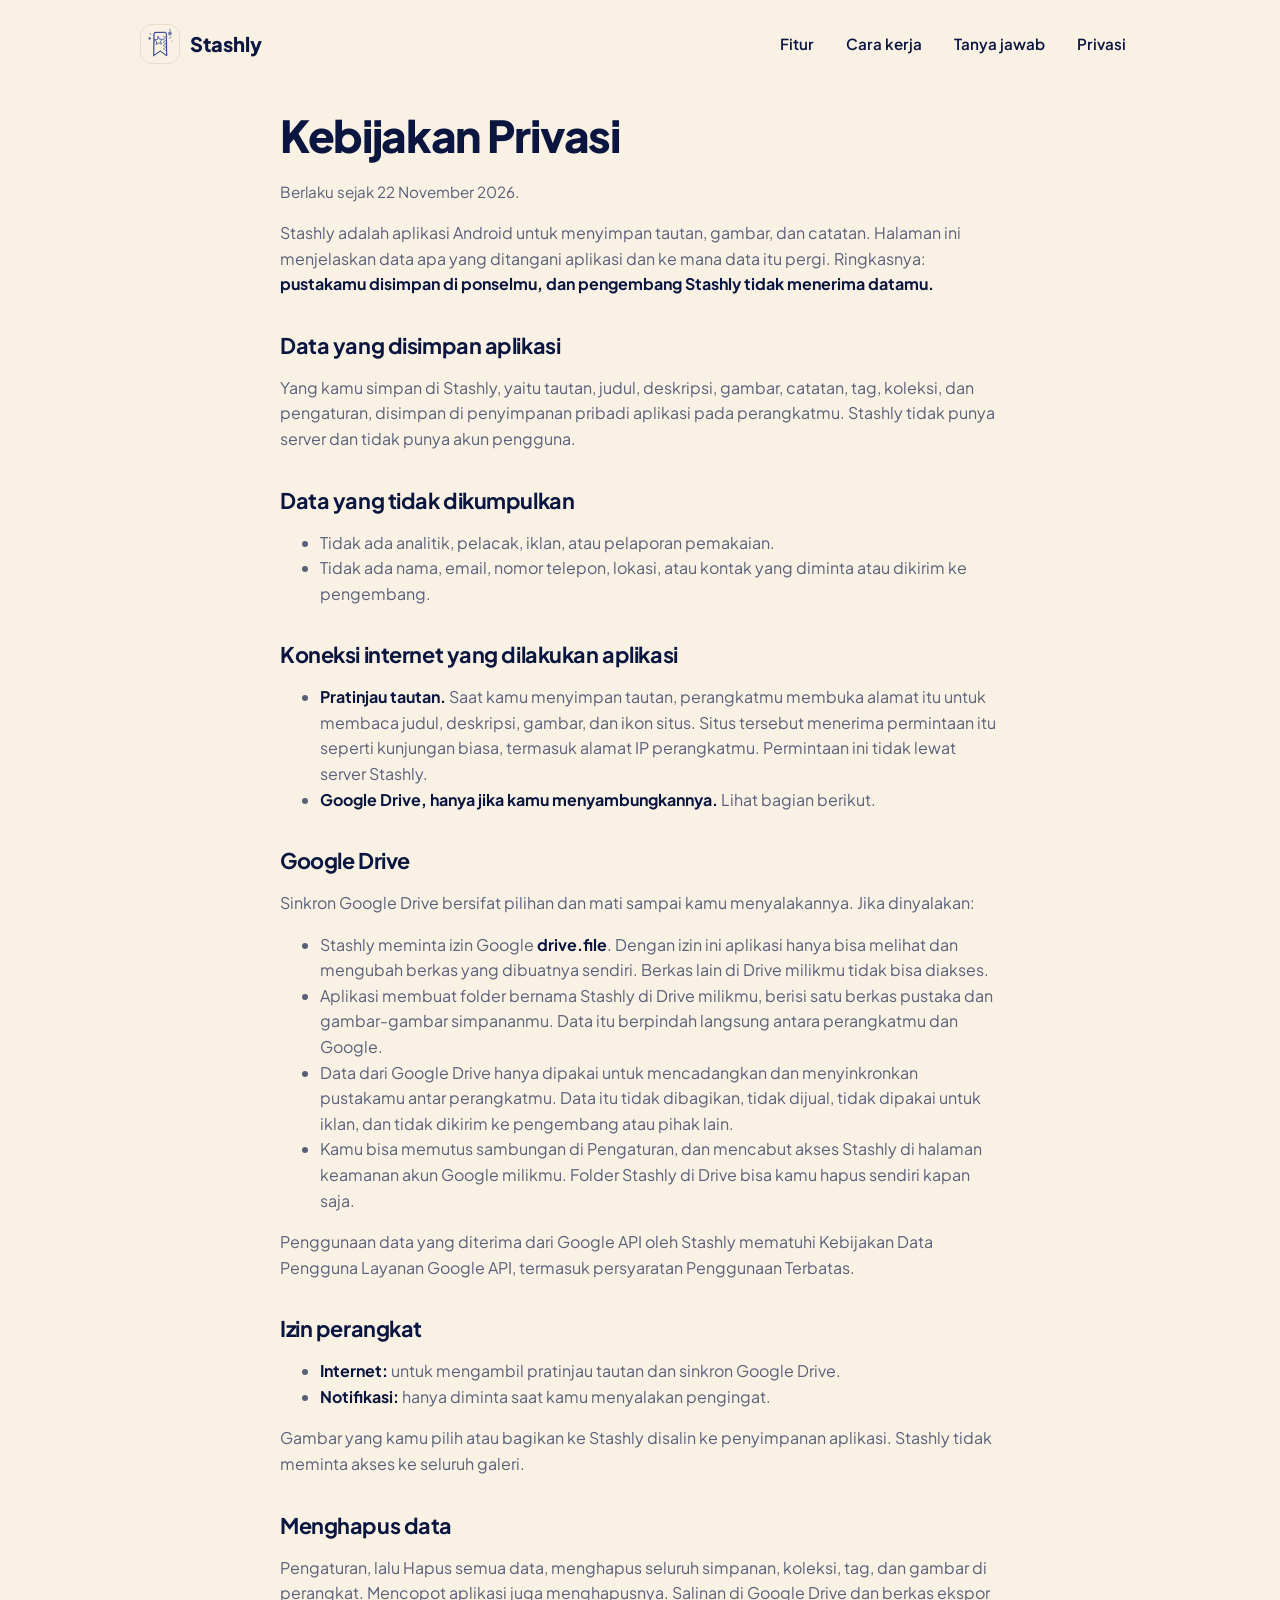
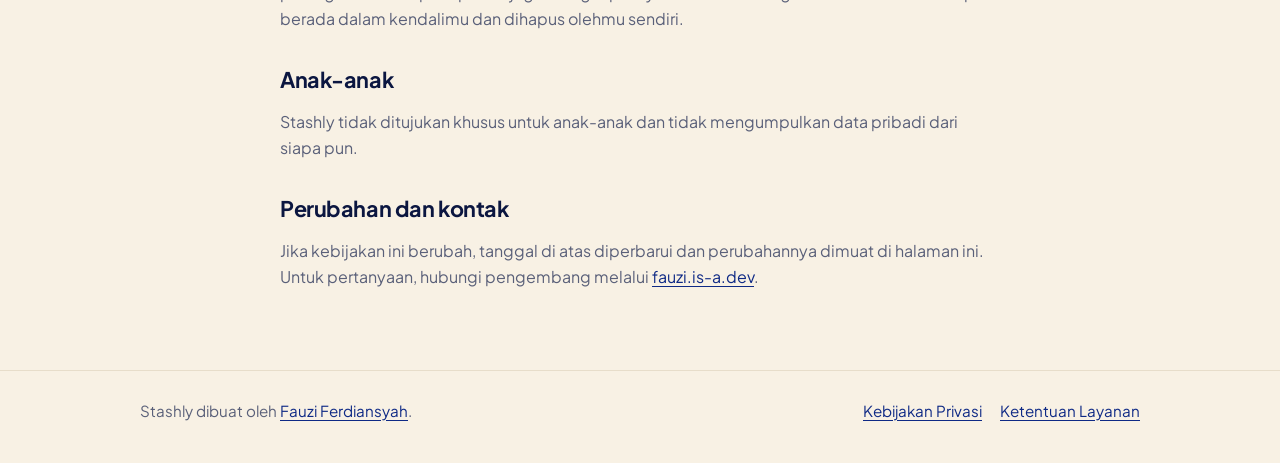
==== privacy/index.html @ 9d1d2ee5 "feat(first-init): aplikasi pertama kali dibuat" ====
<!doctype html>
<html lang="id">
<head>
<meta charset="utf-8">
<meta name="viewport" content="width=device-width, initial-scale=1">
<title>Kebijakan Privasi Stashly</title>
<meta name="description" content="Data apa yang ditangani Stashly dan ke mana data itu pergi.">
<meta property="og:title" content="Kebijakan Privasi Stashly">
<meta property="og:description" content="Data apa yang ditangani Stashly dan ke mana data itu pergi.">
<meta property="og:type" content="website">
<meta property="og:image" content="https://fauzi.is-a.dev/stashly/assets/screen-home.png">
<meta name="theme-color" content="#f8f1e4" media="(prefers-color-scheme: light)">
<meta name="theme-color" content="#0d0f14" media="(prefers-color-scheme: dark)">
<link rel="icon" type="image/svg+xml" href="../assets/stashly-mark.svg">
<link rel="preload" href="../assets/plus-jakarta-sans.ttf" as="font" type="font/ttf" crossorigin>
<link rel="stylesheet" href="../styles.css">
</head>
<body>
<a class="skip" href="#isi">Langsung ke isi</a>

<header class="site">
  <div class="wrap">
    <a class="brand" href="../"><img src="../assets/stashly-mark.svg" alt="" width="40" height="40">Stashly</a>
    <nav aria-label="Utama">
      <ul>
        <li class="optional"><a href="../#fitur">Fitur</a></li>
        <li class="optional"><a href="../#cara">Cara kerja</a></li>
        <li><a href="../#tanya">Tanya jawab</a></li>
        <li><a href="../privacy/">Privasi</a></li>
      </ul>
    </nav>
  </div>
</header>
<main id="isi">
<div class="wrap doc">
  <h1>Kebijakan Privasi</h1>
  <p class="updated">Berlaku sejak 22 November 2026.</p>
  <p>Stashly adalah aplikasi Android untuk menyimpan tautan, gambar, dan catatan. Halaman ini menjelaskan data apa yang ditangani aplikasi dan ke mana data itu pergi. Ringkasnya: <strong>pustakamu disimpan di ponselmu, dan pengembang Stashly tidak menerima datamu.</strong></p>

  <h2>Data yang disimpan aplikasi</h2>
  <p>Yang kamu simpan di Stashly, yaitu tautan, judul, deskripsi, gambar, catatan, tag, koleksi, dan pengaturan, disimpan di penyimpanan pribadi aplikasi pada perangkatmu. Stashly tidak punya server dan tidak punya akun pengguna.</p>

  <h2>Data yang tidak dikumpulkan</h2>
  <ul>
    <li>Tidak ada analitik, pelacak, iklan, atau pelaporan pemakaian.</li>
    <li>Tidak ada nama, email, nomor telepon, lokasi, atau kontak yang diminta atau dikirim ke pengembang.</li>
  </ul>

  <h2>Koneksi internet yang dilakukan aplikasi</h2>
  <ul>
    <li><strong>Pratinjau tautan.</strong> Saat kamu menyimpan tautan, perangkatmu membuka alamat itu untuk membaca judul, deskripsi, gambar, dan ikon situs. Situs tersebut menerima permintaan itu seperti kunjungan biasa, termasuk alamat IP perangkatmu. Permintaan ini tidak lewat server Stashly.</li>
    <li><strong>Google Drive, hanya jika kamu menyambungkannya.</strong> Lihat bagian berikut.</li>
  </ul>

  <h2>Google Drive</h2>
  <p>Sinkron Google Drive bersifat pilihan dan mati sampai kamu menyalakannya. Jika dinyalakan:</p>
  <ul>
    <li>Stashly meminta izin Google <strong>drive.file</strong>. Dengan izin ini aplikasi hanya bisa melihat dan mengubah berkas yang dibuatnya sendiri. Berkas lain di Drive milikmu tidak bisa diakses.</li>
    <li>Aplikasi membuat folder bernama Stashly di Drive milikmu, berisi satu berkas pustaka dan gambar-gambar simpananmu. Data itu berpindah langsung antara perangkatmu dan Google.</li>
    <li>Data dari Google Drive hanya dipakai untuk mencadangkan dan menyinkronkan pustakamu antar perangkatmu. Data itu tidak dibagikan, tidak dijual, tidak dipakai untuk iklan, dan tidak dikirim ke pengembang atau pihak lain.</li>
    <li>Kamu bisa memutus sambungan di Pengaturan, dan mencabut akses Stashly di halaman keamanan akun Google milikmu. Folder Stashly di Drive bisa kamu hapus sendiri kapan saja.</li>
  </ul>
  <p>Penggunaan data yang diterima dari Google API oleh Stashly mematuhi Kebijakan Data Pengguna Layanan Google API, termasuk persyaratan Penggunaan Terbatas.</p>

  <h2>Izin perangkat</h2>
  <ul>
    <li><strong>Internet:</strong> untuk mengambil pratinjau tautan dan sinkron Google Drive.</li>
    <li><strong>Notifikasi:</strong> hanya diminta saat kamu menyalakan pengingat.</li>
  </ul>
  <p>Gambar yang kamu pilih atau bagikan ke Stashly disalin ke penyimpanan aplikasi. Stashly tidak meminta akses ke seluruh galeri.</p>

  <h2>Menghapus data</h2>
  <p>Pengaturan, lalu Hapus semua data, menghapus seluruh simpanan, koleksi, tag, dan gambar di perangkat. Mencopot aplikasi juga menghapusnya. Salinan di Google Drive dan berkas ekspor berada dalam kendalimu dan dihapus olehmu sendiri.</p>

  <h2>Anak-anak</h2>
  <p>Stashly tidak ditujukan khusus untuk anak-anak dan tidak mengumpulkan data pribadi dari siapa pun.</p>

  <h2>Perubahan dan kontak</h2>
  <p>Jika kebijakan ini berubah, tanggal di atas diperbarui dan perubahannya dimuat di halaman ini. Untuk pertanyaan, hubungi pengembang melalui <a href="https://fauzi.is-a.dev/">fauzi.is-a.dev</a>.</p>
</div>
</main>
<footer>
  <div class="wrap">
    <span>Stashly dibuat oleh <a href="https://fauzi.is-a.dev/">Fauzi Ferdiansyah</a>.</span>
    <ul>
      <li><a href="../privacy/">Kebijakan Privasi</a></li>
      <li><a href="../terms/">Ketentuan Layanan</a></li>
    </ul>
  </div>
</footer>
</body>
</html>
---- styles.css ----
@font-face {
  font-family: "Plus Jakarta Sans";
  src: url("assets/plus-jakarta-sans.ttf") format("truetype");
  font-weight: 200 800;
  font-display: swap;
}

:root {
  --canvas: #f8f1e4;
  --surface: #fffdf8;
  --ink: #0b1640;
  --ink-muted: #5a6079;
  --hairline: #e7ddca;
  --primary: #0e2985;
  --on-primary: #f8f1e4;
  --primary-soft: #e3e7f6;
  --pattern: rgba(14, 41, 133, 0.22);
  --radius-control: 12px;
  --radius-tile: 20px;
  color-scheme: light dark;
}

@media (prefers-color-scheme: dark) {
  :root {
    --canvas: #0d0f14;
    --surface: #1b1f2a;
    --ink: #f4f1ea;
    --ink-muted: #a9afbf;
    --hairline: #323848;
    --primary: #a8b9ff;
    --on-primary: #0b1230;
    --primary-soft: #263465;
    --pattern: rgba(168, 185, 255, 0.26);
  }
}

* { box-sizing: border-box; }

html { scroll-behavior: smooth; }

body {
  margin: 0;
  background: var(--canvas);
  color: var(--ink);
  font-family: "Plus Jakarta Sans", system-ui, sans-serif;
  font-size: 1rem;
  line-height: 1.6;
  -webkit-font-smoothing: antialiased;
}

a { color: var(--primary); text-underline-offset: 3px; }

:focus-visible { outline: 3px solid var(--primary); outline-offset: 3px; border-radius: 6px; }

.skip {
  position: absolute; left: 16px; top: -60px;
  background: var(--primary); color: var(--on-primary);
  padding: 10px 16px; border-radius: var(--radius-control); text-decoration: none;
}
.skip:focus { top: 16px; }

.wrap { max-width: 1040px; margin: 0 auto; padding: 0 20px; }

/* Stars and bookmarks from the app icon, fading out from the top right corner. Home page only. */
.backdrop {
  position: absolute; top: 0; right: 0; width: min(520px, 90vw); height: 420px;
  color: var(--pattern); pointer-events: none; z-index: 0;
  -webkit-mask-image: radial-gradient(circle at top right, #000 0%, transparent 72%);
  mask-image: radial-gradient(circle at top right, #000 0%, transparent 72%);
}

header.site { position: relative; z-index: 1; padding: 20px 0; }
header.site .wrap { display: flex; align-items: center; justify-content: space-between; gap: 16px; }
.brand { display: inline-flex; align-items: center; gap: 10px; color: var(--ink); text-decoration: none; font-weight: 800; font-size: 1.25rem; }
.brand img { width: 40px; height: 40px; background: #f8f1e4; border-radius: var(--radius-control); border: 1px solid var(--hairline); }
nav ul { display: flex; gap: 4px; list-style: none; margin: 0; padding: 0; }
nav a { display: inline-block; padding: 12px 14px; color: var(--ink); text-decoration: none; font-weight: 600; font-size: 0.95rem; border-radius: var(--radius-control); }
nav a:hover { background: var(--primary-soft); }

main { position: relative; z-index: 1; }

.hero { display: grid; grid-template-columns: 1.1fr 0.9fr; gap: 40px; align-items: center; padding: 40px 0 72px; }
h1 { font-size: clamp(2.4rem, 6vw, 4rem); line-height: 1.08; letter-spacing: -0.03em; font-weight: 800; margin: 0 0 20px; }
.lead { font-size: 1.15rem; color: var(--ink-muted); max-width: 34rem; margin: 0 0 28px; }
.actions { display: flex; flex-wrap: wrap; gap: 12px; }
.button {
  display: inline-flex; align-items: center; justify-content: center; min-height: 52px; padding: 12px 24px;
  border-radius: var(--radius-control); font-weight: 600; text-decoration: none; border: 1px solid transparent;
  transition: transform 160ms ease;
}
.button:active { transform: scale(0.97); }
.button.primary { background: var(--primary); color: var(--on-primary); }
.button.secondary { background: var(--surface); color: var(--ink); border-color: var(--ink-muted); }

.phone { justify-self: center; width: min(300px, 78vw); border-radius: 36px; border: 1px solid var(--hairline); background: var(--surface); padding: 10px; }
.phone img { display: block; width: 100%; height: auto; border-radius: 28px; }

section { padding: 56px 0; }
h2 { font-size: clamp(1.6rem, 3.6vw, 2.25rem); line-height: 1.2; letter-spacing: -0.02em; margin: 0 0 12px; }
.section-lead { color: var(--ink-muted); max-width: 40rem; margin: 0 0 32px; }

.bento { display: grid; grid-template-columns: repeat(6, 1fr); gap: 14px; }
.tile { background: var(--surface); border: 1px solid var(--hairline); border-radius: var(--radius-tile); padding: 24px; }
.tile h3 { font-size: 1.15rem; margin: 0 0 8px; letter-spacing: -0.01em; }
.tile p { margin: 0; color: var(--ink-muted); }
.tile.wide { grid-column: span 4; }
.tile.narrow { grid-column: span 2; }
.tile.half { grid-column: span 3; }
.tile.accent { background: var(--primary-soft); border-color: var(--primary-soft); }
.tile svg { width: 28px; height: 28px; color: var(--primary); margin-bottom: 14px; }

.steps { counter-reset: step; list-style: none; margin: 0; padding: 0; display: grid; gap: 14px; }
.steps li { counter-increment: step; display: grid; grid-template-columns: 56px 1fr; gap: 16px; align-items: start; background: var(--surface); border: 1px solid var(--hairline); border-radius: var(--radius-tile); padding: 20px 24px; }
.steps li::before { content: counter(step); display: grid; place-items: center; width: 44px; height: 44px; border-radius: var(--radius-control); background: var(--primary-soft); color: var(--primary); font-weight: 800; font-size: 1.1rem; }
.steps h3 { margin: 0 0 4px; font-size: 1.1rem; }
.steps p { margin: 0; color: var(--ink-muted); }

.split { display: grid; grid-template-columns: 0.8fr 1.2fr; gap: 40px; align-items: center; }
.plain-list { margin: 0; padding-left: 1.2rem; color: var(--ink-muted); }
.plain-list li { margin-bottom: 8px; }
.plain-list strong { color: var(--ink); }

details { background: var(--surface); border: 1px solid var(--hairline); border-radius: var(--radius-tile); padding: 0 24px; margin-bottom: 12px; }
summary { cursor: pointer; padding: 18px 0; font-weight: 600; list-style-position: outside; }
details p { margin: 0 0 20px; color: var(--ink-muted); }

footer { border-top: 1px solid var(--hairline); padding: 28px 0 40px; color: var(--ink-muted); font-size: 0.95rem; }
footer .wrap { display: flex; flex-wrap: wrap; gap: 12px 24px; justify-content: space-between; }
footer ul { display: flex; flex-wrap: wrap; gap: 4px 18px; list-style: none; margin: 0; padding: 0; }

/* Policy pages */
.doc { max-width: 720px; padding: 24px 0 64px; }
.doc h1 { font-size: clamp(2rem, 5vw, 2.75rem); }
.doc h2 { font-size: 1.35rem; margin-top: 36px; }
.doc p, .doc li { color: var(--ink-muted); }
.doc strong { color: var(--ink); }
.doc .updated { font-size: 0.95rem; }

@media (max-width: 820px) {
  .hero, .split { grid-template-columns: 1fr; }
  .hero { padding-top: 16px; }
  .tile.wide, .tile.narrow, .tile.half { grid-column: span 6; }
  nav a { padding: 12px 10px; }
  nav .optional { display: none; }
}

@media (prefers-reduced-motion: reduce) {
  html { scroll-behavior: auto; }
  .button { transition: none; }
}
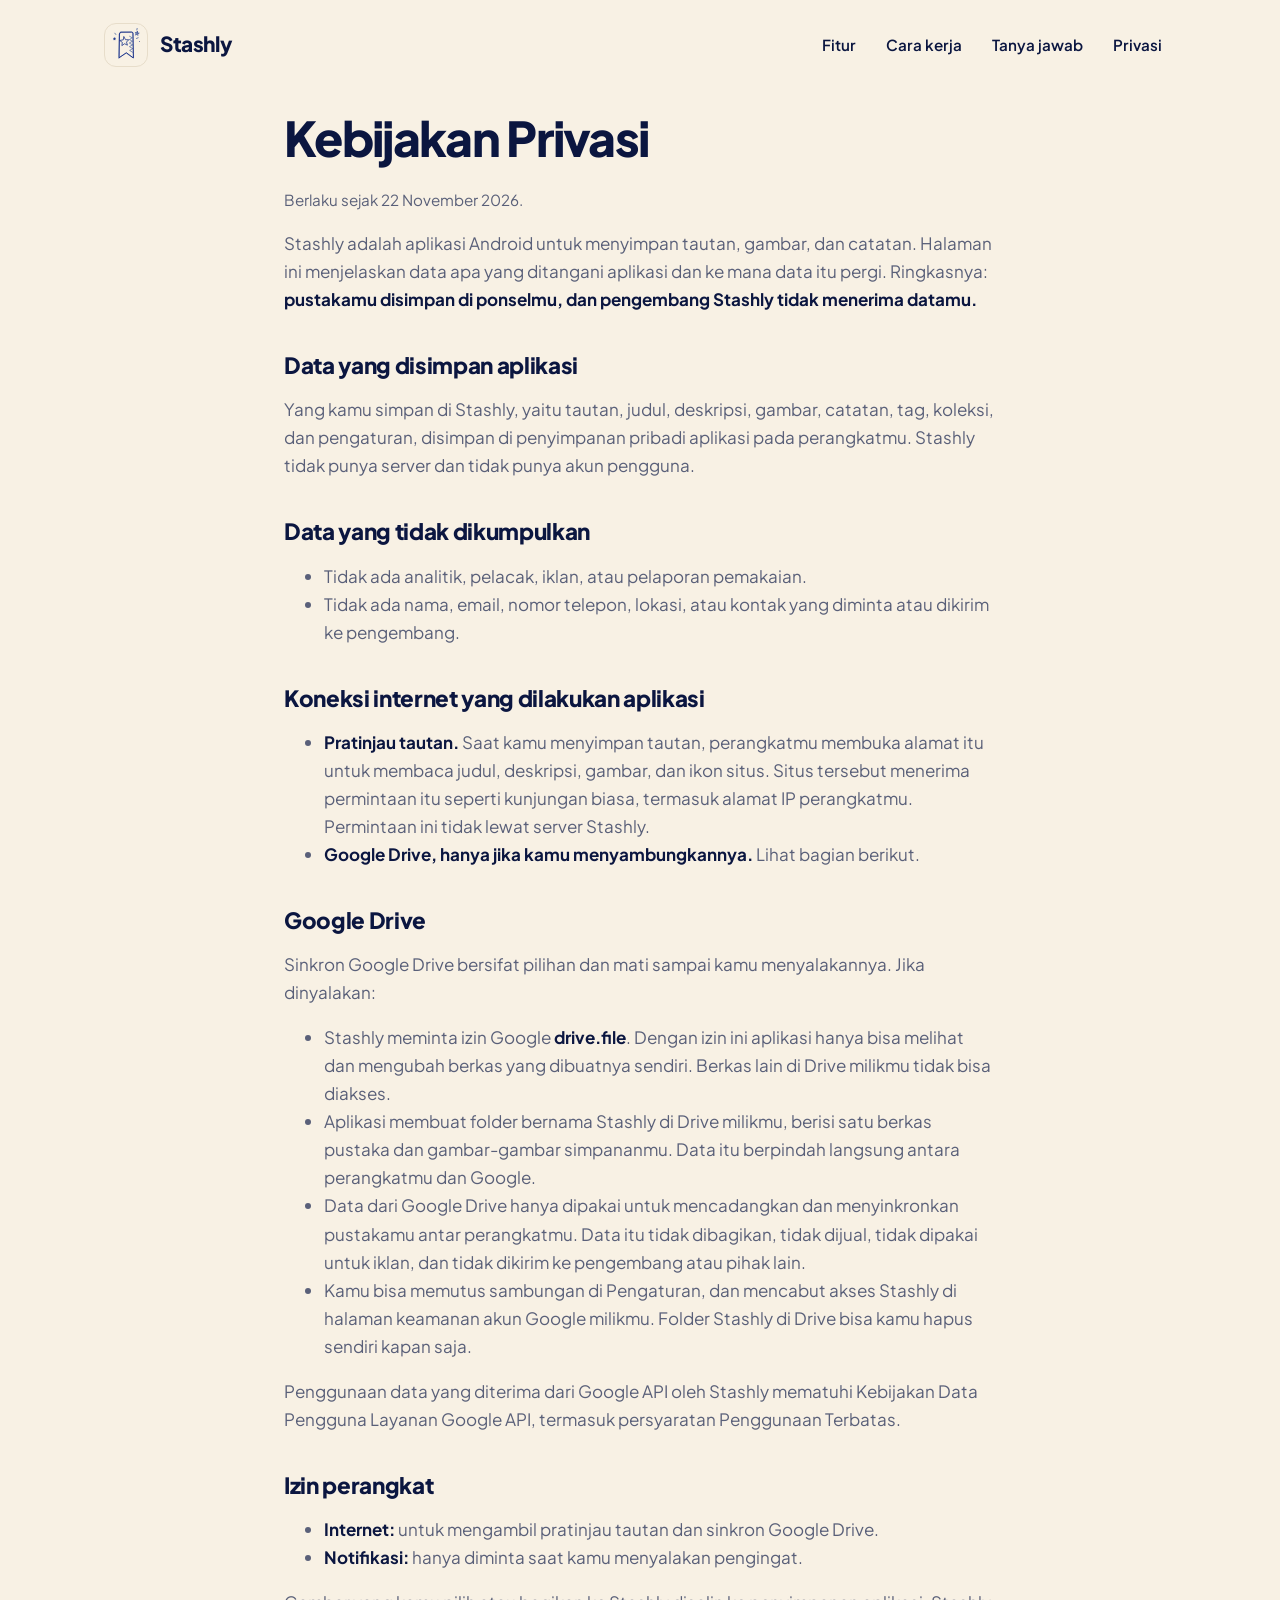
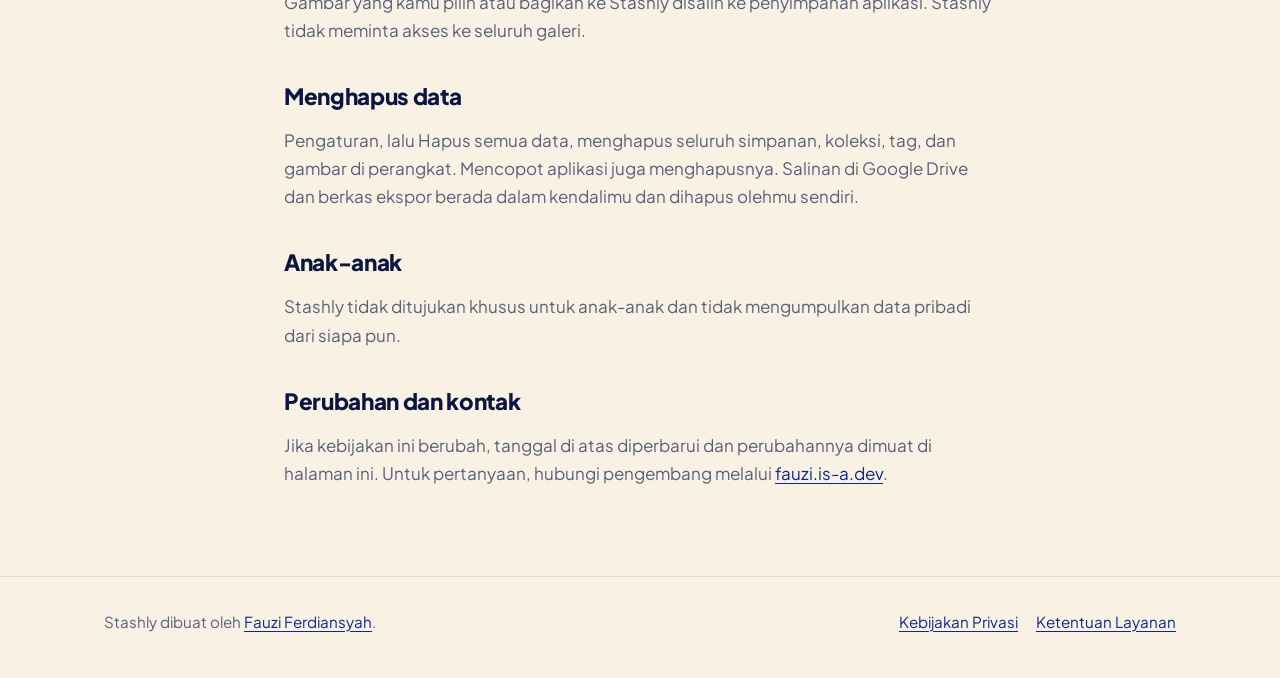
==== commit d2f65c2b: "feat(update): aplikasi update" ====
--- a/privacy/index.html
+++ b/privacy/index.html
@@ -4,20 +4,35 @@
 <meta charset="utf-8">
 <meta name="viewport" content="width=device-width, initial-scale=1">
 <title>Kebijakan Privasi Stashly</title>
-<meta name="description" content="Data apa yang ditangani Stashly dan ke mana data itu pergi.">
+<meta name="description" content="Data apa yang ditangani aplikasi Stashly, termasuk Google Drive, dan ke mana data itu pergi.">
+<meta name="author" content="Fauzi Ferdiansyah">
+<meta name="robots" content="index, follow">
+<link rel="canonical" href="https://fauzi.is-a.dev/stashly/privacy/">
+<meta property="og:site_name" content="Stashly">
+<meta property="og:locale" content="id_ID">
+<meta property="og:type" content="website">
+<meta property="og:url" content="https://fauzi.is-a.dev/stashly/privacy/">
 <meta property="og:title" content="Kebijakan Privasi Stashly">
-<meta property="og:description" content="Data apa yang ditangani Stashly dan ke mana data itu pergi.">
-<meta property="og:type" content="website">
-<meta property="og:image" content="https://fauzi.is-a.dev/stashly/assets/screen-home.png">
+<meta property="og:description" content="Data apa yang ditangani aplikasi Stashly, termasuk Google Drive, dan ke mana data itu pergi.">
+<meta property="og:image" content="https://fauzi.is-a.dev/stashly/assets/og.png">
+<meta property="og:image:width" content="1200">
+<meta property="og:image:height" content="630">
+<meta property="og:image:alt" content="Beranda aplikasi Stashly di ponsel Android">
+<meta name="twitter:card" content="summary_large_image">
+<meta name="twitter:title" content="Kebijakan Privasi Stashly">
+<meta name="twitter:description" content="Data apa yang ditangani aplikasi Stashly, termasuk Google Drive, dan ke mana data itu pergi.">
+<meta name="twitter:image" content="https://fauzi.is-a.dev/stashly/assets/og.png">
 <meta name="theme-color" content="#f8f1e4" media="(prefers-color-scheme: light)">
 <meta name="theme-color" content="#0d0f14" media="(prefers-color-scheme: dark)">
 <link rel="icon" type="image/svg+xml" href="../assets/stashly-mark.svg">
 <link rel="preload" href="../assets/plus-jakarta-sans.ttf" as="font" type="font/ttf" crossorigin>
+<link rel="stylesheet" href="../assets/aos.css">
 <link rel="stylesheet" href="../styles.css">
+<noscript><style>[data-aos]{opacity:1!important;transform:none!important}</style></noscript>
+<script type="application/ld+json">{"@context": "https://schema.org", "@type": "SoftwareApplication", "name": "Stashly", "operatingSystem": "Android 8.0+", "applicationCategory": "ProductivityApplication", "description": "Aplikasi Android untuk menyimpan tautan, gambar, dan catatan dari aplikasi mana pun ke pustaka pribadi di ponsel.", "url": "https://fauzi.is-a.dev/stashly/", "image": "https://fauzi.is-a.dev/stashly/assets/og.png", "inLanguage": ["id", "en"], "offers": {"@type": "Offer", "price": "0", "priceCurrency": "IDR"}, "author": {"@type": "Person", "name": "Fauzi Ferdiansyah", "url": "https://fauzi.is-a.dev/"}}</script>
 </head>
 <body>
 <a class="skip" href="#isi">Langsung ke isi</a>
-
 <header class="site">
   <div class="wrap">
     <a class="brand" href="../"><img src="../assets/stashly-mark.svg" alt="" width="40" height="40">Stashly</a>
@@ -88,5 +103,13 @@
     </ul>
   </div>
 </footer>
+<script src="../assets/aos.js" defer></script>
+<script>
+  // Reveal sections once as they scroll in; skipped entirely when the visitor prefers reduced motion.
+  window.addEventListener("DOMContentLoaded", function () {
+    var still = window.matchMedia("(prefers-reduced-motion: reduce)").matches;
+    if (window.AOS) AOS.init({ once: true, duration: 600, offset: 60, easing: "ease-out-cubic", disable: still });
+  });
+</script>
 </body>
 </html>
--- a/styles.css
+++ b/styles.css
@@ -8,13 +8,16 @@
 :root {
   --canvas: #f8f1e4;
   --surface: #fffdf8;
+  --band: #f2e9d8;
   --ink: #0b1640;
   --ink-muted: #5a6079;
   --hairline: #e7ddca;
   --primary: #0e2985;
   --on-primary: #f8f1e4;
   --primary-soft: #e3e7f6;
-  --pattern: rgba(14, 41, 133, 0.22);
+  --bezel: #0b1640;
+  --pattern: rgba(14, 41, 133, 0.2);
+  --device-shadow: 0 30px 60px -28px rgba(11, 22, 64, 0.45);
   --radius-control: 12px;
   --radius-tile: 20px;
   color-scheme: light dark;
@@ -24,127 +27,149 @@
   :root {
     --canvas: #0d0f14;
     --surface: #1b1f2a;
+    --band: #12151c;
     --ink: #f4f1ea;
     --ink-muted: #a9afbf;
     --hairline: #323848;
     --primary: #a8b9ff;
     --on-primary: #0b1230;
     --primary-soft: #263465;
-    --pattern: rgba(168, 185, 255, 0.26);
+    --bezel: #2c3344;
+    --pattern: rgba(168, 185, 255, 0.24);
+    --device-shadow: 0 30px 60px -28px rgba(0, 0, 0, 0.8);
   }
 }
 
 * { box-sizing: border-box; }
+html { scroll-behavior: smooth; scroll-padding-top: 24px; overflow-x: hidden; }
+body {
+  margin: 0; background: var(--canvas); color: var(--ink);
+  font-family: "Plus Jakarta Sans", system-ui, sans-serif; font-size: 1.0625rem; line-height: 1.65;
+  -webkit-font-smoothing: antialiased; overflow-x: hidden;
+}
+a { color: var(--primary); text-underline-offset: 3px; }
+:focus-visible { outline: 3px solid var(--primary); outline-offset: 3px; border-radius: 6px; }
+img { max-width: 100%; }
 
-html { scroll-behavior: smooth; }
-
-body {
-  margin: 0;
-  background: var(--canvas);
-  color: var(--ink);
-  font-family: "Plus Jakarta Sans", system-ui, sans-serif;
-  font-size: 1rem;
-  line-height: 1.6;
-  -webkit-font-smoothing: antialiased;
-}
-
-a { color: var(--primary); text-underline-offset: 3px; }
-
-:focus-visible { outline: 3px solid var(--primary); outline-offset: 3px; border-radius: 6px; }
-
-.skip {
-  position: absolute; left: 16px; top: -60px;
-  background: var(--primary); color: var(--on-primary);
-  padding: 10px 16px; border-radius: var(--radius-control); text-decoration: none;
-}
+.skip { position: absolute; left: 16px; top: -60px; z-index: 10; background: var(--primary); color: var(--on-primary); padding: 10px 16px; border-radius: var(--radius-control); text-decoration: none; }
 .skip:focus { top: 16px; }
 
-.wrap { max-width: 1040px; margin: 0 auto; padding: 0 20px; }
+.wrap { max-width: 1120px; margin: 0 auto; padding: 0 24px; }
+.narrow-wrap { max-width: 800px; }
 
-/* Stars and bookmarks from the app icon, fading out from the top right corner. Home page only. */
+header.site { position: relative; z-index: 2; padding: 20px 0; }
+header.site .wrap { display: flex; align-items: center; justify-content: space-between; gap: 16px; }
+.brand { display: inline-flex; align-items: center; gap: 12px; color: var(--ink); text-decoration: none; font-weight: 800; font-size: 1.3rem; letter-spacing: -0.02em; }
+.brand img { width: 44px; height: 44px; background: #f8f1e4; border-radius: var(--radius-control); border: 1px solid var(--hairline); }
+nav ul { display: flex; gap: 2px; list-style: none; margin: 0; padding: 0; }
+nav a { display: inline-block; padding: 12px 14px; color: var(--ink); text-decoration: none; font-weight: 600; font-size: 0.95rem; border-radius: var(--radius-control); transition: background-color 160ms ease; }
+nav a:hover { background: var(--primary-soft); }
+
+/* Hero */
+.hero { position: relative; padding: 32px 0 96px; }
 .backdrop {
-  position: absolute; top: 0; right: 0; width: min(520px, 90vw); height: 420px;
-  color: var(--pattern); pointer-events: none; z-index: 0;
+  position: absolute; top: -90px; right: 0; width: min(640px, 100vw); height: 470px; color: var(--pattern); pointer-events: none;
   -webkit-mask-image: radial-gradient(circle at top right, #000 0%, transparent 72%);
   mask-image: radial-gradient(circle at top right, #000 0%, transparent 72%);
 }
-
-header.site { position: relative; z-index: 1; padding: 20px 0; }
-header.site .wrap { display: flex; align-items: center; justify-content: space-between; gap: 16px; }
-.brand { display: inline-flex; align-items: center; gap: 10px; color: var(--ink); text-decoration: none; font-weight: 800; font-size: 1.25rem; }
-.brand img { width: 40px; height: 40px; background: #f8f1e4; border-radius: var(--radius-control); border: 1px solid var(--hairline); }
-nav ul { display: flex; gap: 4px; list-style: none; margin: 0; padding: 0; }
-nav a { display: inline-block; padding: 12px 14px; color: var(--ink); text-decoration: none; font-weight: 600; font-size: 0.95rem; border-radius: var(--radius-control); }
-nav a:hover { background: var(--primary-soft); }
-
-main { position: relative; z-index: 1; }
-
-.hero { display: grid; grid-template-columns: 1.1fr 0.9fr; gap: 40px; align-items: center; padding: 40px 0 72px; }
-h1 { font-size: clamp(2.4rem, 6vw, 4rem); line-height: 1.08; letter-spacing: -0.03em; font-weight: 800; margin: 0 0 20px; }
-.lead { font-size: 1.15rem; color: var(--ink-muted); max-width: 34rem; margin: 0 0 28px; }
+.hero-grid { position: relative; display: grid; grid-template-columns: minmax(0, 1.05fr) minmax(0, 0.95fr); gap: 48px; align-items: center; }
+h1 { font-size: clamp(2.3rem, 5.2vw, 3.75rem); line-height: 1.04; letter-spacing: -0.035em; font-weight: 800; margin: 0 0 24px; }
+.lead { font-size: 1.2rem; color: var(--ink-muted); max-width: 36rem; margin: 0 0 24px; }
+.facts { display: flex; flex-wrap: wrap; gap: 10px; list-style: none; margin: 0 0 32px; padding: 0; }
+.facts li { display: inline-flex; align-items: center; gap: 8px; padding: 8px 14px; background: var(--surface); border: 1px solid var(--hairline); border-radius: var(--radius-control); font-weight: 600; font-size: 0.95rem; }
+.facts svg, .ticks svg { width: 18px; height: 18px; color: var(--primary); flex: none; stroke-width: 2.2; }
 .actions { display: flex; flex-wrap: wrap; gap: 12px; }
-.button {
-  display: inline-flex; align-items: center; justify-content: center; min-height: 52px; padding: 12px 24px;
-  border-radius: var(--radius-control); font-weight: 600; text-decoration: none; border: 1px solid transparent;
-  transition: transform 160ms ease;
-}
+.button { display: inline-flex; align-items: center; justify-content: center; min-height: 54px; padding: 12px 26px; border-radius: var(--radius-control); font-weight: 700; text-decoration: none; border: 1px solid transparent; transition: transform 160ms ease, background-color 160ms ease; }
+.button:hover { transform: translateY(-2px); }
 .button:active { transform: scale(0.97); }
 .button.primary { background: var(--primary); color: var(--on-primary); }
 .button.secondary { background: var(--surface); color: var(--ink); border-color: var(--ink-muted); }
 
-.phone { justify-self: center; width: min(300px, 78vw); border-radius: 36px; border: 1px solid var(--hairline); background: var(--surface); padding: 10px; }
-.phone img { display: block; width: 100%; height: auto; border-radius: 28px; }
+/* Phone frame around real screenshots */
+.stage { position: relative; display: flex; justify-content: center; align-items: flex-start; min-height: 580px; }
+.stage.single { min-height: 0; }
+.device { position: relative; width: 272px; padding: 6px; border-radius: 40px; background: var(--bezel); box-shadow: var(--device-shadow); align-self: flex-start; }
+.device img { display: block; width: 100%; height: auto; border-radius: 34px; }
+.stage .back { position: absolute; top: 36px; left: 50%; margin-left: -20px; transform: rotate(4deg); }
+.stage .front { position: relative; margin-right: 130px; }
+.stage.single .front { margin: 0; transform: none; }
 
-section { padding: 56px 0; }
-h2 { font-size: clamp(1.6rem, 3.6vw, 2.25rem); line-height: 1.2; letter-spacing: -0.02em; margin: 0 0 12px; }
-.section-lead { color: var(--ink-muted); max-width: 40rem; margin: 0 0 32px; }
+/* Sections. Clipped sideways: tilted phones and slide-in animations must never widen the page. */
+main { overflow-x: clip; }
+section { padding: 88px 0; overflow-x: clip; }
+.band { background: var(--band); border-block: 1px solid var(--hairline); }
+.heading { max-width: 44rem; margin-bottom: 40px; }
+h2 { font-size: clamp(1.8rem, 4vw, 2.75rem); line-height: 1.12; letter-spacing: -0.03em; font-weight: 800; margin: 0 0 14px; }
+.heading p { color: var(--ink-muted); font-size: 1.1rem; margin: 0; }
 
-.bento { display: grid; grid-template-columns: repeat(6, 1fr); gap: 14px; }
-.tile { background: var(--surface); border: 1px solid var(--hairline); border-radius: var(--radius-tile); padding: 24px; }
-.tile h3 { font-size: 1.15rem; margin: 0 0 8px; letter-spacing: -0.01em; }
-.tile p { margin: 0; color: var(--ink-muted); }
+.bento { display: grid; grid-template-columns: repeat(6, 1fr); gap: 16px; }
+.tile { background: var(--surface); border: 1px solid var(--hairline); border-radius: var(--radius-tile); padding: 28px; transition: transform 200ms ease, border-color 200ms ease; }
+.tile:hover { transform: translateY(-3px); border-color: var(--primary); }
+.tile h3 { font-size: 1.2rem; margin: 0 0 8px; letter-spacing: -0.015em; }
+.tile p { margin: 0; color: var(--ink-muted); font-size: 1rem; }
 .tile.wide { grid-column: span 4; }
 .tile.narrow { grid-column: span 2; }
 .tile.half { grid-column: span 3; }
-.tile.accent { background: var(--primary-soft); border-color: var(--primary-soft); }
-.tile svg { width: 28px; height: 28px; color: var(--primary); margin-bottom: 14px; }
+.tile.accent { background: var(--primary); border-color: var(--primary); color: var(--on-primary); }
+.tile.accent p { color: var(--on-primary); opacity: 0.86; }
+.tile svg { width: 44px; height: 44px; padding: 10px; border-radius: var(--radius-control); background: var(--primary-soft); color: var(--primary); margin-bottom: 18px; }
+.tile.accent svg { background: rgba(255, 255, 255, 0.16); color: var(--on-primary); }
 
-.steps { counter-reset: step; list-style: none; margin: 0; padding: 0; display: grid; gap: 14px; }
-.steps li { counter-increment: step; display: grid; grid-template-columns: 56px 1fr; gap: 16px; align-items: start; background: var(--surface); border: 1px solid var(--hairline); border-radius: var(--radius-tile); padding: 20px 24px; }
-.steps li::before { content: counter(step); display: grid; place-items: center; width: 44px; height: 44px; border-radius: var(--radius-control); background: var(--primary-soft); color: var(--primary); font-weight: 800; font-size: 1.1rem; }
-.steps h3 { margin: 0 0 4px; font-size: 1.1rem; }
-.steps p { margin: 0; color: var(--ink-muted); }
+.split { display: grid; grid-template-columns: minmax(0, 0.8fr) minmax(0, 1.2fr); gap: 64px; align-items: center; }
+.split.reverse { grid-template-columns: minmax(0, 1.2fr) minmax(0, 0.8fr); }
+.ticks { list-style: none; margin: 0 0 24px; padding: 0; display: grid; gap: 14px; }
+.ticks li { display: flex; gap: 12px; align-items: flex-start; color: var(--ink-muted); }
+.ticks svg { margin-top: 5px; }
+.ticks strong { color: var(--ink); }
 
-.split { display: grid; grid-template-columns: 0.8fr 1.2fr; gap: 40px; align-items: center; }
-.plain-list { margin: 0; padding-left: 1.2rem; color: var(--ink-muted); }
-.plain-list li { margin-bottom: 8px; }
-.plain-list strong { color: var(--ink); }
+.steps { counter-reset: step; list-style: none; margin: 0; padding: 0; display: grid; grid-template-columns: repeat(3, 1fr); gap: 16px; }
+.steps li { counter-increment: step; background: var(--surface); border: 1px solid var(--hairline); border-radius: var(--radius-tile); padding: 28px; }
+.steps li::before { content: counter(step); display: grid; place-items: center; width: 48px; height: 48px; margin-bottom: 18px; border-radius: var(--radius-control); background: var(--primary); color: var(--on-primary); font-weight: 800; font-size: 1.2rem; }
+.steps h3 { margin: 0 0 6px; font-size: 1.2rem; letter-spacing: -0.015em; }
+.steps p { margin: 0; color: var(--ink-muted); font-size: 1rem; }
 
 details { background: var(--surface); border: 1px solid var(--hairline); border-radius: var(--radius-tile); padding: 0 24px; margin-bottom: 12px; }
-summary { cursor: pointer; padding: 18px 0; font-weight: 600; list-style-position: outside; }
-details p { margin: 0 0 20px; color: var(--ink-muted); }
+details[open] { border-color: var(--primary); }
+summary { cursor: pointer; padding: 20px 0; font-weight: 700; }
+details p { margin: 0 0 22px; color: var(--ink-muted); }
 
-footer { border-top: 1px solid var(--hairline); padding: 28px 0 40px; color: var(--ink-muted); font-size: 0.95rem; }
+footer { border-top: 1px solid var(--hairline); padding: 32px 0 44px; color: var(--ink-muted); font-size: 0.95rem; }
 footer .wrap { display: flex; flex-wrap: wrap; gap: 12px 24px; justify-content: space-between; }
 footer ul { display: flex; flex-wrap: wrap; gap: 4px 18px; list-style: none; margin: 0; padding: 0; }
 
 /* Policy pages */
-.doc { max-width: 720px; padding: 24px 0 64px; }
-.doc h1 { font-size: clamp(2rem, 5vw, 2.75rem); }
-.doc h2 { font-size: 1.35rem; margin-top: 36px; }
+.doc { max-width: 760px; padding-top: 24px; padding-bottom: 72px; }
+.doc h1 { font-size: clamp(2rem, 5vw, 3rem); }
+.doc h2 { font-size: 1.4rem; margin-top: 40px; letter-spacing: -0.015em; }
 .doc p, .doc li { color: var(--ink-muted); }
 .doc strong { color: var(--ink); }
 .doc .updated { font-size: 0.95rem; }
 
-@media (max-width: 820px) {
-  .hero, .split { grid-template-columns: 1fr; }
-  .hero { padding-top: 16px; }
+@media (max-width: 900px) {
+  .hero { padding-bottom: 64px; }
+  .hero-grid, .split, .split.reverse { grid-template-columns: minmax(0, 1fr); gap: 40px; }
+  .split .stage { order: -1; }
+  .stage { min-height: 500px; }
+  .steps { grid-template-columns: 1fr; }
   .tile.wide, .tile.narrow, .tile.half { grid-column: span 6; }
+  section { padding: 64px 0; }
+}
+
+@media (max-width: 560px) {
+  .wrap { padding: 0 18px; }
+  nav .optional { display: none; }
   nav a { padding: 12px 10px; }
-  nav .optional { display: none; }
+  .device { width: 216px; border-radius: 32px; padding: 5px; }
+  .device img { border-radius: 27px; }
+  .stage { min-height: 440px; }
+  .stage .front { margin-right: 84px; }
+  .stage .back { margin-left: -24px; top: 34px; }
+  .actions .button { flex: 1 1 auto; }
+  .tile, .steps li { padding: 22px; }
 }
 
 @media (prefers-reduced-motion: reduce) {
   html { scroll-behavior: auto; }
-  .button { transition: none; }
+  .button, .tile, nav a { transition: none; }
+  .button:hover, .tile:hover { transform: none; }
 }
